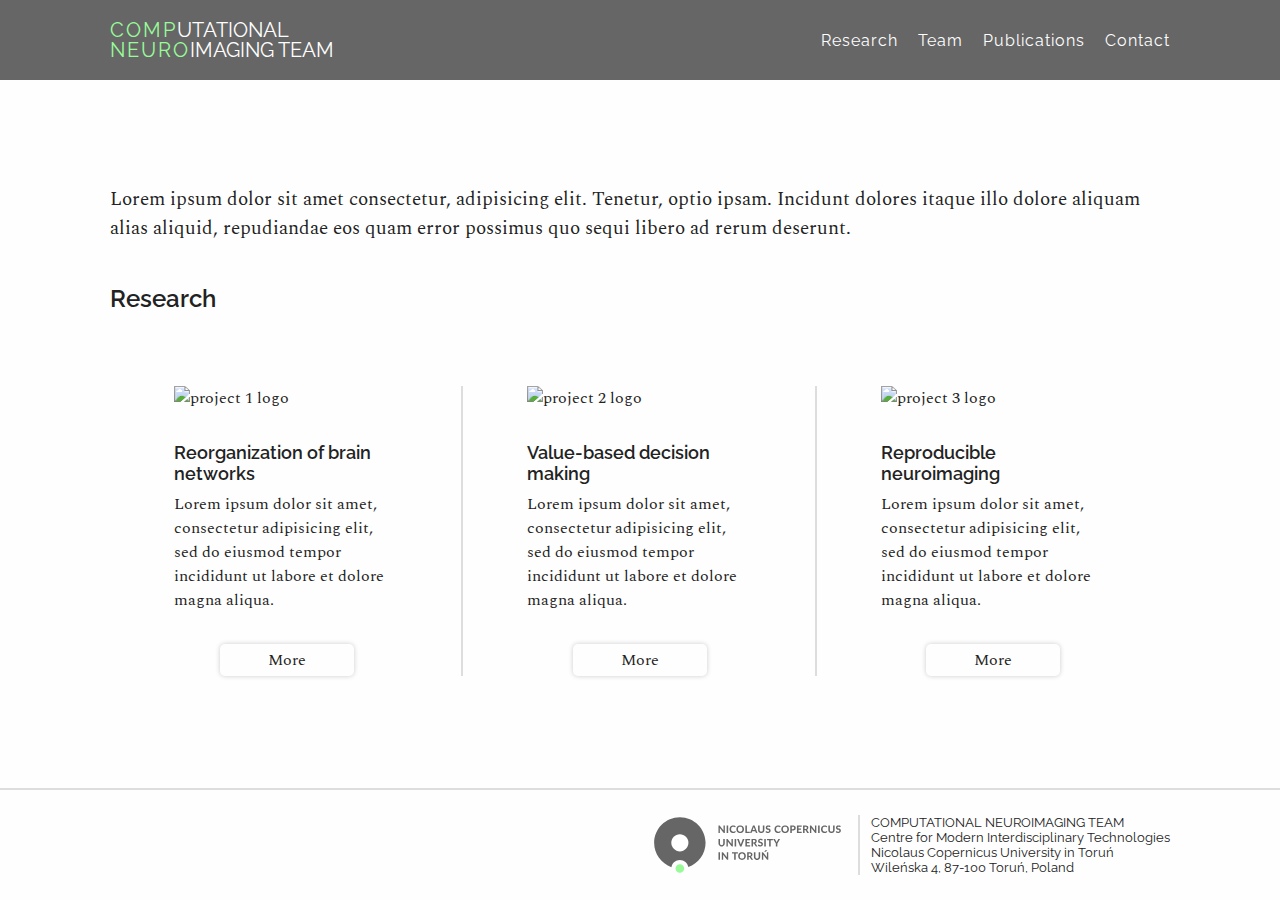
==== index.html @ 97dc9877 "initial commit" ====
<!DOCTYPE html>
<html lang="en">
    <head>
        <meta charset="UTF-8" />
        <meta name="viewport" content="width=device-width, initial-scale=1.0" />
        <meta http-equiv="X-UA-Compatible" content="ie=edge" />
        <link rel="stylesheet" href="css/research.css" />
        <link
            href="https://fonts.googleapis.com/css?family=Spectral:200,300,400,500,600,700,800&display=swap"
            rel="stylesheet"
        />
        <link
            href="https://fonts.googleapis.com/css?family=Raleway:200,300,400,500,600,700,800&display=swap"
            rel="stylesheet"
        />
        <script
            src="https://kit.fontawesome.com/1a78961bbe.js"
            crossorigin="anonymous"
        ></script>
        <title>Computational Neuroimaging Team</title>
    </head>
    <body>
        <header>
            <div class="container container--header">
                <!-- logo -->
                <div class="logo">
                    <a href="index.html" class="logo__link">
                        <h1 class="logo__text">
                            <span class="logo__accent">Comp</span
                            >utational<br /><span class="logo__accent"
                                >Neuro</span
                            >imaging Team
                        </h1>
                    </a>
                </div>

                <!-- burger -->
                <input type="checkbox" class="burger" />
                <div class="burger__outer">
                    <div class="burger__line"></div>
                </div>

                <!-- menu -->
                <nav class="nav">
                    <ul class="nav__list">
                        <li class="nav__item">
                            <a href="index.html" class="nav__link">
                                Research
                            </a>
                        </li>
                        <li class="nav__item">
                            <a href="team.html" class="nav__link">
                                Team
                            </a>
                        </li>
                        <li class="nav__item">
                            <a href="publications.html" class="nav__link">
                                Publications
                            </a>
                        </li>
                        <li class="nav__item">
                            <a href="contact.html" class="nav__link">
                                Contact
                            </a>
                        </li>
                    </ul>
                </nav>
            </div>
        </header>

        <main>
            <div class="container container--research">
                <!-- manifest -->
                <p class="manifest">
                    Lorem ipsum dolor sit amet consectetur, adipisicing elit.
                    Tenetur, optio ipsam. Incidunt dolores itaque illo dolore
                    aliquam alias aliquid, repudiandae eos quam error possimus
                    quo sequi libero ad rerum deserunt.
                </p>

                <!-- section title -->
                <h1 class="section-title">Research</h1>

                <div class="project-container">
                    <!-- project 1 -->
                    <div class="project">
                        <img
                            src="https://via.placeholder.com/200x100.png"
                            alt="project 1 logo"
                            class="project__logo"
                        />
                        <h1 class="project__title">
                            Reorganization of brain networks
                        </h1>
                        <p class="project__desc">
                            Lorem ipsum dolor sit amet, consectetur adipisicing
                            elit, sed do eiusmod tempor incididunt ut labore et
                            dolore magna aliqua.
                        </p>
                        <a href="project_1.html" class="btn">More</a>
                    </div>

                    <!-- project 2 -->
                    <div class="project">
                        <img
                            src="https://via.placeholder.com/200x100.png"
                            alt="project 2 logo"
                            class="project__logo"
                        />
                        <h1 class="project__title">
                            Value-based decision making
                        </h1>
                        <p class="project__desc">
                            Lorem ipsum dolor sit amet, consectetur adipisicing
                            elit, sed do eiusmod tempor incididunt ut labore et
                            dolore magna aliqua.
                        </p>
                        <a href="project_2.html" class="btn">More</a>
                    </div>

                    <!-- project 3 -->
                    <div class="project">
                        <img
                            src="https://via.placeholder.com/200x100.png"
                            alt="project 3 logo"
                            class="project__logo"
                        />
                        <h1 class="project__title">
                            Reproducible neuroimaging
                        </h1>
                        <p class="project__desc">
                            Lorem ipsum dolor sit amet, consectetur adipisicing
                            elit, sed do eiusmod tempor incididunt ut labore et
                            dolore magna aliqua.
                        </p>
                        <a href="project_3.html" class="btn">More</a>
                    </div>
                </div>
            </div>
        </main>

        <footer>
            <div class="container container--footer">
                <!-- social icons -->
                <div class="social">
                    <a
                        href="https://github.com/nbraingroup"
                        class="social__link social__link--github"
                    >
                        <i class="social__icon fab fa-github"></i>
                    </a>
                    <a href="#" class="social__link social__link--twitter">
                        <i class="social__icon fab fa-twitter"></i>
                    </a>
                </div>

                <!-- contact information -->
                <div class="address">
                    <a href="https://www.umk.pl/en/" class="address__uni-link">
                        <img
                            src="img/ncu-logo.svg"
                            alt=""
                            class="address__uni-logo"
                        />
                    </a>
                    <div class="address__group">
                        COMPUTATIONAL NEUROIMAGING TEAM<br />
                        Centre for Modern Interdisciplinary Technologies<br />
                        Nicolaus Copernicus University in Toruń<br />
                        Wileńska 4, 87-100 Toruń, Poland<br />
                    </div>
                </div>
            </div>
        </footer>
    </body>
</html>
---- css/research.css ----
:root {
  /* Fonts */
  --font-ss: 'Raleway', sans-serif;
  --font-se: 'Spectral', serif;
  --fw-bold: 600;
  --fw-medium: 500;
  --fw-normal: 400;
  --fs-common: 1rem;
  --fs-menu-item: 1rem;
  --fs-manifest: 1.2rem;
  --fs-section-title: 1.5rem;
  --fs-project-title: 1.1rem;
  --fs-project-desc: 1rem;
  --fs-address: 0.8rem;
  --fs-btn: 1rem;
  /* Spacing */
  --max-width: 1100px;
  --padding-horiz-container: 20px;
  --margin-bottom: 25px;
  --sep-thickness: 2px;
  --padding-vert-header: 20px;
  --margin-left-link: 10px;
  --size-social-icon: 2.25em;
  --size-social-icon-small: 1.5em;
  --height-logo: 90px;
  --padding-vert-footer: 10px;
  /* Colors */
  --col-dark: #222;
  --col-gray: #666;
  --col-subtle: #ddd;
  --col-light: #fefefe;
  --col-accent: #98fb98;
  --col-accent-dark: #058505;
}

/* Mixins */
/* Reset */
*,
*::after,
*::before {
  margin: 0;
  padding: 0;
  -webkit-box-sizing: border-box;
          box-sizing: border-box;
}

button::-moz-focus-inner {
  border: 0;
}

body {
  font-family: var(--font-se);
  font-size: var(--fs-common);
  color: var(--col-dark);
  background-color: var(--col-light);
  display: -webkit-box;
  display: -ms-flexbox;
  display: flex;
  -webkit-box-orient: vertical;
  -webkit-box-direction: normal;
      -ms-flex-direction: column;
          flex-direction: column;
  -webkit-box-pack: justify;
      -ms-flex-pack: justify;
          justify-content: space-between;
  min-height: 100vh;
}

.container {
  margin: 0 auto;
  padding: 0 var(--padding-horiz-container);
  max-width: var(--max-width);
}

.section-title {
  font-family: var(--font-ss);
  font-weight: var(--fw-bold);
  font-size: var(--fs-section-title);
  margin-bottom: var(--margin-bottom);
}

.btn {
  font-family: var(--ff-se);
  font-size: var(--fs-btn);
  text-decoration: none;
  background-color: transparent;
  color: var(--col-dark);
  cursor: pointer;
  display: block;
  border-radius: 5px;
  border: none;
  -webkit-box-shadow: 0 0 5px rgba(0, 0, 0, 0.2);
          box-shadow: 0 0 5px rgba(0, 0, 0, 0.2);
  margin-bottom: 0px;
  padding: 0.25em 3em;
  -webkit-transition: background-color 100ms ease-in-out;
  transition: background-color 100ms ease-in-out;
}

.btn:hover {
  background-color: var(--col-subtle);
}

.btn:focus {
  outline: 3px solid var(--col-accent);
}

/* --- Typography & Colors---*/
header {
  font-family: var(--font-ss);
  font-weight: var(--fw-normal);
  background: var(--col-gray);
  color: var(--col-light);
}

.logo__text {
  font-weight: var(--fw-normal);
  text-transform: uppercase;
  font-size: 1.25rem;
  line-height: 1;
}

.logo__link {
  text-decoration: none;
  color: var(--col-light);
}

.logo__link:visited {
  color: var(--col-light);
}

.logo__accent {
  color: var(--col-accent);
  letter-spacing: 2px;
}

.nav {
  letter-spacing: 1px;
}

/*-----------------
------ Layout -----
-----------------*/
header {
  padding: var(--padding-vert-header) 0;
  position: -webkit-sticky;
  position: sticky;
  z-index: 999;
  top: 0;
  margin-bottom: var(--margin-bottom);
}

.container.container--header {
  display: -webkit-box;
  display: -ms-flexbox;
  display: flex;
  -webkit-box-pack: justify;
      -ms-flex-pack: justify;
          justify-content: space-between;
  -webkit-box-align: center;
      -ms-flex-align: center;
          align-items: center;
  position: relative;
}

/*--- Burger ---*/
header {
  --burger-size: 30px;
  --burger-line-width: 3px;
  --burger-separation: 8px;
  --burger-animation-duration: 350ms;
}

.burger {
  position: absolute;
  right: var(--padding-horiz-container);
  width: var(--burger-size);
  height: var(--burger-size);
  opacity: 0;
  z-index: 2;
}

.burger__outer {
  width: var(--burger-size);
  height: var(--burger-size);
  position: relative;
  display: -ms-grid;
  display: grid;
  -webkit-box-align: center;
      -ms-flex-align: center;
          align-items: center;
  cursor: pointer;
  z-index: 1;
}

.burger__line, .burger__line::before, .burger__line::after {
  position: absolute;
  width: 100%;
  height: var(--burger-line-width);
  background: var(--col-light);
}

.burger__line::before, .burger__line::after {
  content: '';
}

.burger__line::before {
  top: calc(-1 * var(--burger-separation));
}

.burger__line::after {
  top: var(--burger-separation);
}

.burger__line {
  -webkit-transition: -webkit-transform var(--burger-animation-duration) ease-in-out;
  transition: -webkit-transform var(--burger-animation-duration) ease-in-out;
  transition: transform var(--burger-animation-duration) ease-in-out;
  transition: transform var(--burger-animation-duration) ease-in-out, -webkit-transform var(--burger-animation-duration) ease-in-out;
}

.burger:checked + .burger__outer > .burger__line {
  -webkit-transform: rotate(135deg);
          transform: rotate(135deg);
}

.burger:checked + .burger__outer > .burger__line::before,
.burger:checked + .burger__outer > .burger__line::after {
  top: 0;
  -webkit-transform: rotate(90deg);
          transform: rotate(90deg);
}

.burger:checked:hover + .burger__outer > .burger__line {
  -webkit-transform: rotate(225deg);
          transform: rotate(225deg);
}

@media screen and (min-width: 600px) {
  .burger {
    display: none;
  }
  .burger__outer {
    display: none;
  }
}

/*--- Nav ---*/
.nav {
  background-color: var(--col-gray);
  position: absolute;
  left: 0;
  right: 0;
  top: calc(100% + var(--padding-vert-header));
  -webkit-transform: scaleY(0);
          transform: scaleY(0);
  -webkit-transform-origin: top;
          transform-origin: top;
  -webkit-transition: -webkit-transform var(--burger-animation-duration) ease-in-out;
  transition: -webkit-transform var(--burger-animation-duration) ease-in-out;
  transition: transform var(--burger-animation-duration) ease-in-out;
  transition: transform var(--burger-animation-duration) ease-in-out, -webkit-transform var(--burger-animation-duration) ease-in-out;
}

.nav__list {
  list-style-type: none;
  display: -webkit-box;
  display: -ms-flexbox;
  display: flex;
  -webkit-box-orient: vertical;
  -webkit-box-direction: normal;
      -ms-flex-direction: column;
          flex-direction: column;
}

.nav__link {
  font-size: var(--fs-menu-item);
  color: var(--col-light);
  text-decoration: none;
  display: block;
  text-align: center;
  padding: var(--padding-vert-header) 0px;
}

.nav__link:hover {
  color: var(--col-accent);
}

@media screen and (min-width: 600px) {
  .nav {
    position: relative;
    -webkit-transform: scaleY(1);
            transform: scaleY(1);
  }
  .nav__list {
    -webkit-box-orient: horizontal;
    -webkit-box-direction: normal;
        -ms-flex-direction: row;
            flex-direction: row;
  }
  .nav__link {
    padding: 0 0;
    margin-left: calc(2 * var(--margin-left-link));
  }
}

.burger:checked ~ .nav {
  -webkit-transform: scaleY(1);
          transform: scaleY(1);
}

footer {
  border-top: 2px solid var(--col-subtle);
}

@media screen and (min-width: 610px) {
  footer {
    padding: var(--padding-vert-footer) 0;
  }
}

.container--footer {
  display: -webkit-box;
  display: -ms-flexbox;
  display: flex;
  -webkit-box-pack: justify;
      -ms-flex-pack: justify;
          justify-content: space-between;
  -webkit-box-orient: vertical;
  -webkit-box-direction: normal;
      -ms-flex-direction: column;
          flex-direction: column;
  -webkit-box-align: center;
      -ms-flex-align: center;
          align-items: center;
}

@media screen and (min-width: 610px) {
  .container--footer {
    -webkit-box-orient: horizontal;
    -webkit-box-direction: normal;
        -ms-flex-direction: row;
            flex-direction: row;
  }
}

/* Social icons */
.social {
  display: -webkit-box;
  display: -ms-flexbox;
  display: flex;
  -webkit-box-align: end;
      -ms-flex-align: end;
          align-items: flex-end;
  margin-top: var(--margin-bottom);
  margin-bottom: var(--margin-bottom);
}

.social__link {
  color: var(--col-gray);
  font-size: var(--size-social-icon);
  margin-right: 20px;
  text-decoration: none;
  display: -webkit-box;
  display: -ms-flexbox;
  display: flex;
  -webkit-box-align: center;
      -ms-flex-align: center;
          align-items: center;
  -webkit-transition: color 100ms ease-in;
  transition: color 100ms ease-in;
}

.social__link--small {
  font-size: var(--size-social-icon-small);
  margin-right: 10px;
}

.social__link--github:hover {
  color: black;
}

.social__link--graduate:hover {
  color: maroon;
}

.social__link--twitter:hover {
  color: #1da1f2;
}

.social__link--email:hover {
  color: var(--col-accent-dark);
}

@media screen and (min-width: 610px) {
  .social {
    margin-top: 0;
    margin-bottom: 0;
  }
}

/* Contact information */
.address {
  --sep-thickness: 2px;
  display: -webkit-box;
  display: -ms-flexbox;
  display: flex;
  -webkit-box-align: center;
      -ms-flex-align: center;
          align-items: center;
  -webkit-box-orient: vertical;
  -webkit-box-direction: normal;
      -ms-flex-direction: column;
          flex-direction: column;
  margin-bottom: var(--margin-bottom);
}

.address__uni-link {
  text-decoration: none;
  display: -webkit-box;
  display: -ms-flexbox;
  display: flex;
  -webkit-box-align: center;
      -ms-flex-align: center;
          align-items: center;
}

.address__uni-logo {
  max-height: var(--height-logo);
}

.address__group {
  position: relative;
  padding-top: 1em;
  font-size: var(--fs-address);
  font-family: var(--font-ss);
}

.address__group::before {
  content: '';
  position: absolute;
  background-color: var(--col-subtle);
  height: var(--sep-thickness);
  top: 0;
  left: 0;
  right: 0;
}

@media screen and (min-width: 610px) {
  .address {
    -webkit-box-orient: horizontal;
    -webkit-box-direction: normal;
        -ms-flex-direction: row;
            flex-direction: row;
    margin-bottom: auto;
  }
  .address__group {
    padding-left: 1em;
    padding-top: 0px;
  }
  .address__group::before {
    height: auto;
    width: var(--sep-thickness);
    left: 0;
    right: auto;
    bottom: 0;
  }
}

.container--research {
  min-height: 60vh;
  display: -webkit-box;
  display: -ms-flexbox;
  display: flex;
  -webkit-box-orient: vertical;
  -webkit-box-direction: normal;
      -ms-flex-direction: column;
          flex-direction: column;
  -ms-flex-pack: distribute;
      justify-content: space-around;
}

.manifest {
  font-size: var(--fs-manifest);
  text-align: left;
  margin-bottom: var(--margin-bottom);
}

.project-container {
  display: -webkit-box;
  display: -ms-flexbox;
  display: flex;
  -webkit-box-pack: justify;
      -ms-flex-pack: justify;
          justify-content: space-between;
  -webkit-box-orient: vertical;
  -webkit-box-direction: normal;
      -ms-flex-direction: column;
          flex-direction: column;
}

@media screen and (min-width: 600px) {
  .project-container {
    -webkit-box-orient: horizontal;
    -webkit-box-direction: normal;
        -ms-flex-direction: row;
            flex-direction: row;
  }
}

.project {
  /* Variables */
  --vert-padding: 2em;
  --horiz-padding: 0em;
  --margin-bottom-logo: 2em;
  --margin-bottom-title: 0.5em;
  --margin-bottom-desc: 2em;
  /* Layout */
  display: -webkit-box;
  display: -ms-flexbox;
  display: flex;
  -webkit-box-orient: vertical;
  -webkit-box-direction: normal;
      -ms-flex-direction: column;
          flex-direction: column;
  -webkit-box-pack: justify;
      -ms-flex-pack: justify;
          justify-content: space-between;
  -webkit-box-align: center;
      -ms-flex-align: center;
          align-items: center;
  position: relative;
  padding: var(--vert-padding) var(--horiz-padding);
}

.project__logo {
  margin-bottom: var(--margin-bottom-logo);
}

.project__title {
  font-family: var(--font-ss);
  font-weight: var(--fw-bold);
  font-size: var(--fs-project-title);
  margin-bottom: var(--margin-bottom-title);
  width: 100%;
  max-width: 400px;
}

.project__desc {
  font-size: var(--fs-project-desc);
  margin-bottom: var(--margin-bottom-desc);
  max-width: 400px;
}

.project::after {
  content: '';
  background-color: var(--col-subtle);
  position: absolute;
  height: var(--sep-thickness);
  bottom: 0px;
  left: var(--horiz-padding);
  right: var(--horiz-padding);
}

.project:last-of-type::after {
  height: 0px;
}

@media screen and (min-width: 600px) {
  .project {
    --horiz-padding: 1em;
  }
  .project__logo {
    width: 100%;
  }
  .project::after {
    height: auto;
    width: var(--sep-thickness);
    left: auto;
    top: var(--vert-padding);
    bottom: var(--vert-padding);
    right: 0;
  }
  .project:last-of-type::after {
    width: 0px;
  }
}

@media screen and (min-width: 800px) {
  .project {
    --horiz-padding: 4em;
  }
}
/*# sourceMappingURL=research.css.map */
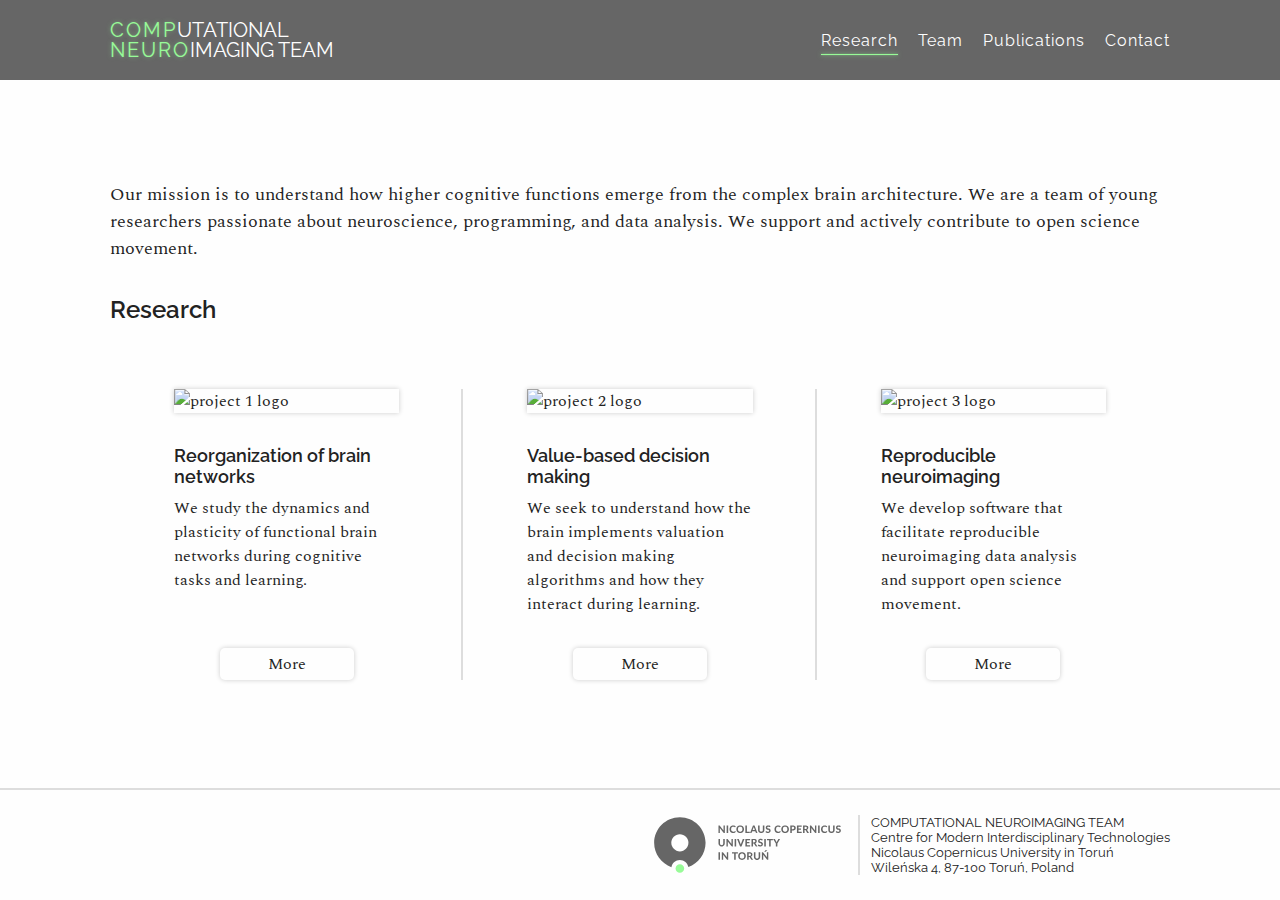
==== commit 09395386: "style in team is matching index page now" ====
--- a/index.html
+++ b/index.html
@@ -44,7 +44,10 @@
                 <nav class="nav">
                     <ul class="nav__list">
                         <li class="nav__item">
-                            <a href="index.html" class="nav__link">
+                            <a
+                                href="index.html"
+                                class="nav__link nav__link--active"
+                            >
                                 Research
                             </a>
                         </li>
@@ -72,10 +75,11 @@
             <div class="container container--research">
                 <!-- manifest -->
                 <p class="manifest">
-                    Lorem ipsum dolor sit amet consectetur, adipisicing elit.
-                    Tenetur, optio ipsam. Incidunt dolores itaque illo dolore
-                    aliquam alias aliquid, repudiandae eos quam error possimus
-                    quo sequi libero ad rerum deserunt.
+                    Our mission is to understand how higher cognitive functions
+                    emerge from the complex brain architecture. We are a team of
+                    young researchers passionate about neuroscience,
+                    programming, and data analysis. We support and actively
+                    contribute to open science movement.
                 </p>
 
                 <!-- section title -->
@@ -85,7 +89,7 @@
                     <!-- project 1 -->
                     <div class="project">
                         <img
-                            src="https://via.placeholder.com/200x100.png"
+                            src="img/project_1.png"
                             alt="project 1 logo"
                             class="project__logo"
                         />
@@ -93,17 +97,17 @@
                             Reorganization of brain networks
                         </h1>
                         <p class="project__desc">
-                            Lorem ipsum dolor sit amet, consectetur adipisicing
-                            elit, sed do eiusmod tempor incididunt ut labore et
-                            dolore magna aliqua.
+                            We study the dynamics and plasticity of functional
+                            brain networks during cognitive tasks and learning.
                         </p>
+                        <div class="project__btn-spacer"></div>
                         <a href="project_1.html" class="btn">More</a>
                     </div>
 
                     <!-- project 2 -->
                     <div class="project">
                         <img
-                            src="https://via.placeholder.com/200x100.png"
+                            src="img/project_2.png"
                             alt="project 2 logo"
                             class="project__logo"
                         />
@@ -111,17 +115,18 @@
                             Value-based decision making
                         </h1>
                         <p class="project__desc">
-                            Lorem ipsum dolor sit amet, consectetur adipisicing
-                            elit, sed do eiusmod tempor incididunt ut labore et
-                            dolore magna aliqua.
+                            We seek to understand how the brain implements
+                            valuation and decision making algorithms and how
+                            they interact during learning.
                         </p>
+                        <div class="project__btn-spacer"></div>
                         <a href="project_2.html" class="btn">More</a>
                     </div>
 
                     <!-- project 3 -->
                     <div class="project">
                         <img
-                            src="https://via.placeholder.com/200x100.png"
+                            src="img/project_3.png"
                             alt="project 3 logo"
                             class="project__logo"
                         />
@@ -129,10 +134,11 @@
                             Reproducible neuroimaging
                         </h1>
                         <p class="project__desc">
-                            Lorem ipsum dolor sit amet, consectetur adipisicing
-                            elit, sed do eiusmod tempor incididunt ut labore et
-                            dolore magna aliqua.
+                            We develop software that facilitate reproducible
+                            neuroimaging data analysis and support open science
+                            movement.
                         </p>
+                        <div class="project__btn-spacer"></div>
                         <a href="project_3.html" class="btn">More</a>
                     </div>
                 </div>
--- a/css/research.css
+++ b/css/research.css
@@ -7,10 +7,12 @@
   --fw-normal: 400;
   --fs-common: 1rem;
   --fs-menu-item: 1rem;
-  --fs-manifest: 1.2rem;
+  --fs-manifest: 1.1rem;
   --fs-section-title: 1.5rem;
   --fs-project-title: 1.1rem;
   --fs-project-desc: 1rem;
+  --fs-member-title: 1.1rem;
+  --fs-member-desc: 1rem;
   --fs-address: 0.8rem;
   --fs-btn: 1rem;
   /* Spacing */
@@ -30,7 +32,8 @@
   --col-subtle: #ddd;
   --col-light: #fefefe;
   --col-accent: #98fb98;
-  --col-accent-dark: #058505;
+  --col-accent-dark: #678967;
+  --col-accent-dark-hover: #9fb69f;
 }
 
 /* Mixins */
@@ -102,7 +105,29 @@
 }
 
 .btn:focus {
-  outline: 3px solid var(--col-accent);
+  outline: none;
+  -webkit-box-shadow: 0 0 4px rgba(152, 251, 152, 0.5), 0 0 7px rgba(152, 251, 152, 0.75), 0 0 5px rgba(0, 0, 0, 0.75);
+          box-shadow: 0 0 4px rgba(152, 251, 152, 0.5), 0 0 7px rgba(152, 251, 152, 0.75), 0 0 5px rgba(0, 0, 0, 0.75);
+}
+
+.italic {
+  font-style: italic;
+}
+
+.bold {
+  font-weight: bold;
+}
+
+.link:link,
+.link:visited,
+.link:active {
+  color: var(--col-accent-dark);
+  -webkit-transition: color 100ms ease-in-out;
+  transition: color 100ms ease-in-out;
+}
+
+.link:hover {
+  color: var(--col-accent-dark-hover);
 }
 
 /* --- Typography & Colors---*/
@@ -132,6 +157,7 @@
 .logo__accent {
   color: var(--col-accent);
   letter-spacing: 2px;
+  text-shadow: 0 0 2px rgba(152, 251, 152, 0.2), 0 0 5px rgba(152, 251, 152, 0.4);
 }
 
 .nav {
@@ -280,6 +306,7 @@
   display: block;
   text-align: center;
   padding: var(--padding-vert-header) 0px;
+  position: relative;
 }
 
 .nav__link:hover {
@@ -301,6 +328,18 @@
   .nav__link {
     padding: 0 0;
     margin-left: calc(2 * var(--margin-left-link));
+  }
+  .nav__link--active::after {
+    content: '';
+    position: absolute;
+    background-color: var(--col-accent);
+    left: 0;
+    right: 0;
+    bottom: -5px;
+    width: 100%;
+    height: 1px;
+    -webkit-box-shadow: 0 0 2px rgba(152, 251, 152, 0.5), 0 0 5px rgba(152, 251, 152, 0.75);
+            box-shadow: 0 0 2px rgba(152, 251, 152, 0.5), 0 0 5px rgba(152, 251, 152, 0.75);
   }
 }
 
@@ -381,7 +420,7 @@
 }
 
 .social__link--graduate:hover {
-  color: maroon;
+  color: black;
 }
 
 .social__link--twitter:hover {
@@ -523,18 +562,21 @@
   -webkit-box-direction: normal;
       -ms-flex-direction: column;
           flex-direction: column;
+  -webkit-box-align: center;
+      -ms-flex-align: center;
+          align-items: center;
   -webkit-box-pack: justify;
       -ms-flex-pack: justify;
           justify-content: space-between;
-  -webkit-box-align: center;
-      -ms-flex-align: center;
-          align-items: center;
   position: relative;
   padding: var(--vert-padding) var(--horiz-padding);
 }
 
 .project__logo {
   margin-bottom: var(--margin-bottom-logo);
+  max-width: 250px;
+  -webkit-box-shadow: 0 0 5px rgba(0, 0, 0, 0.2);
+          box-shadow: 0 0 5px rgba(0, 0, 0, 0.2);
 }
 
 .project__title {
@@ -584,11 +626,19 @@
   .project:last-of-type::after {
     width: 0px;
   }
+  .project__btn-spacer {
+    -webkit-box-flex: 1;
+        -ms-flex-positive: 1;
+            flex-grow: 1;
+  }
 }
 
 @media screen and (min-width: 800px) {
   .project {
     --horiz-padding: 4em;
+    -webkit-box-pack: start;
+        -ms-flex-pack: start;
+            justify-content: flex-start;
   }
 }
 /*# sourceMappingURL=research.css.map */